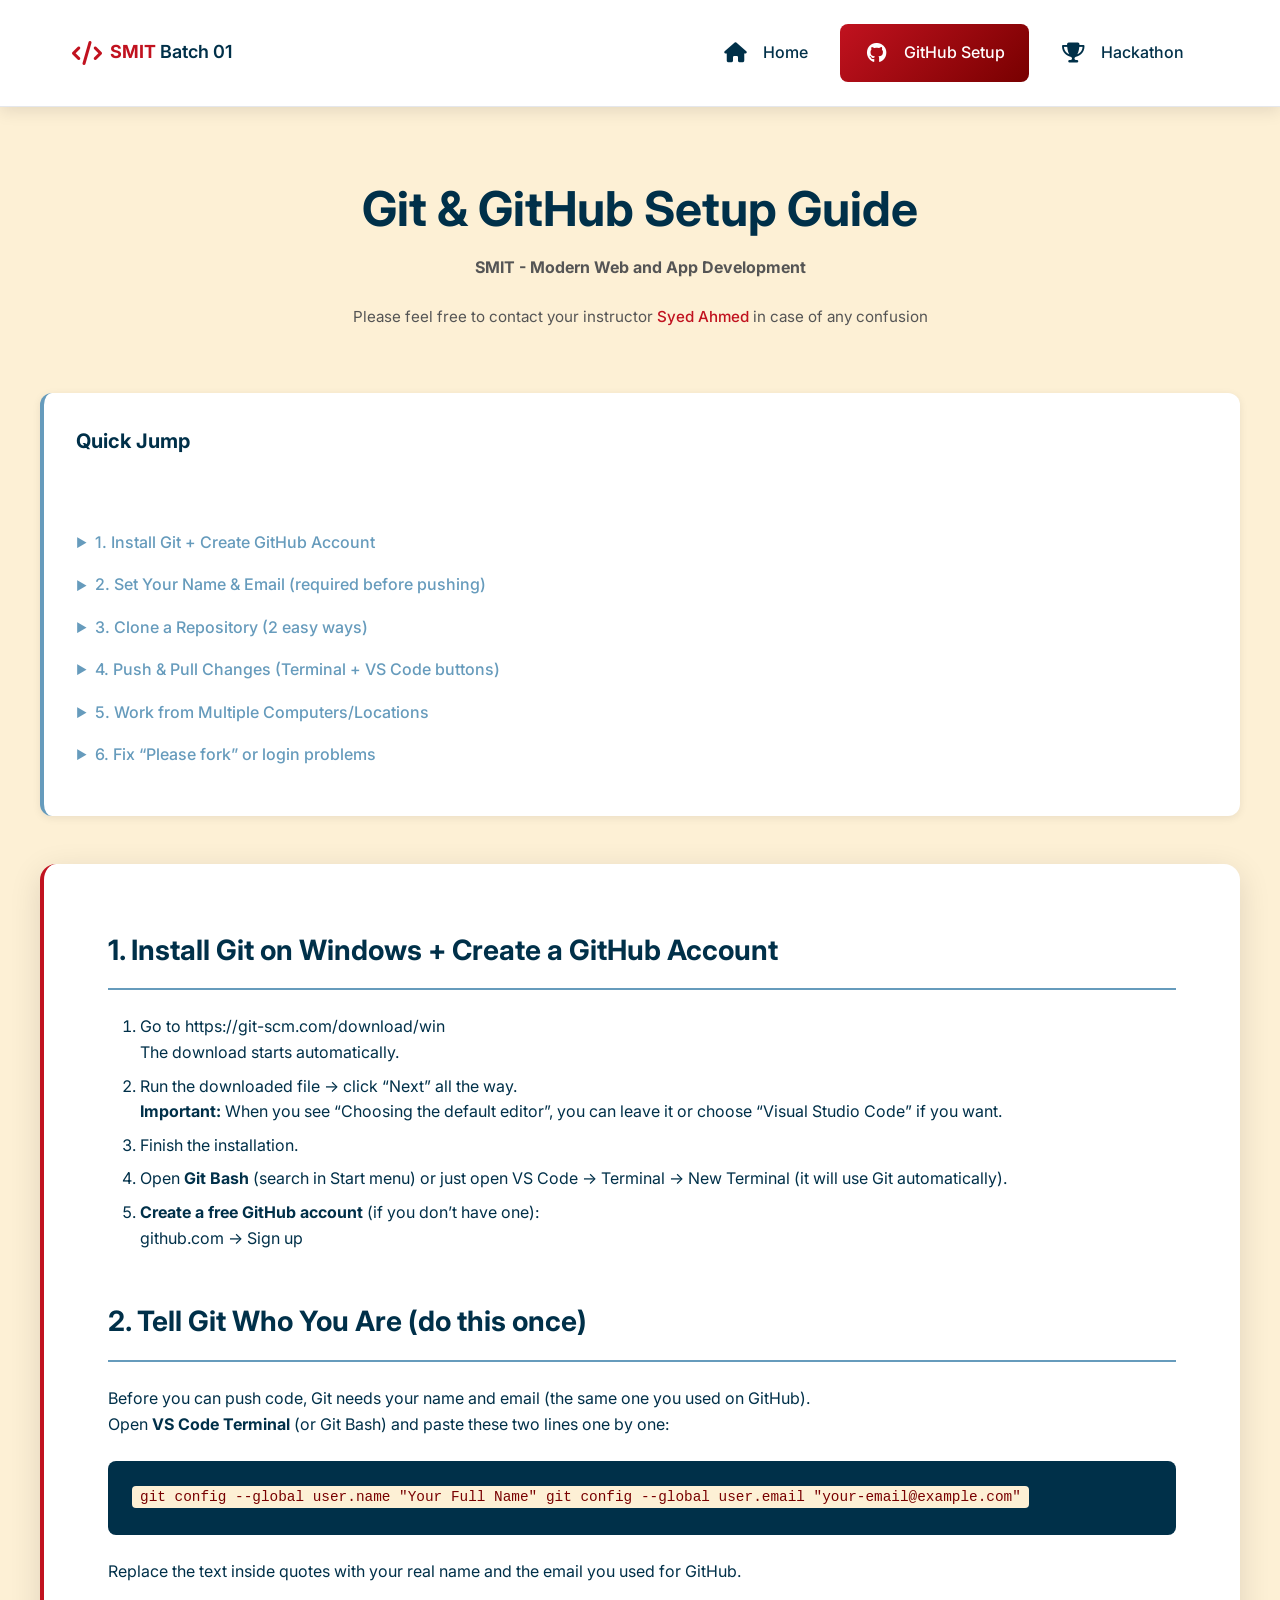
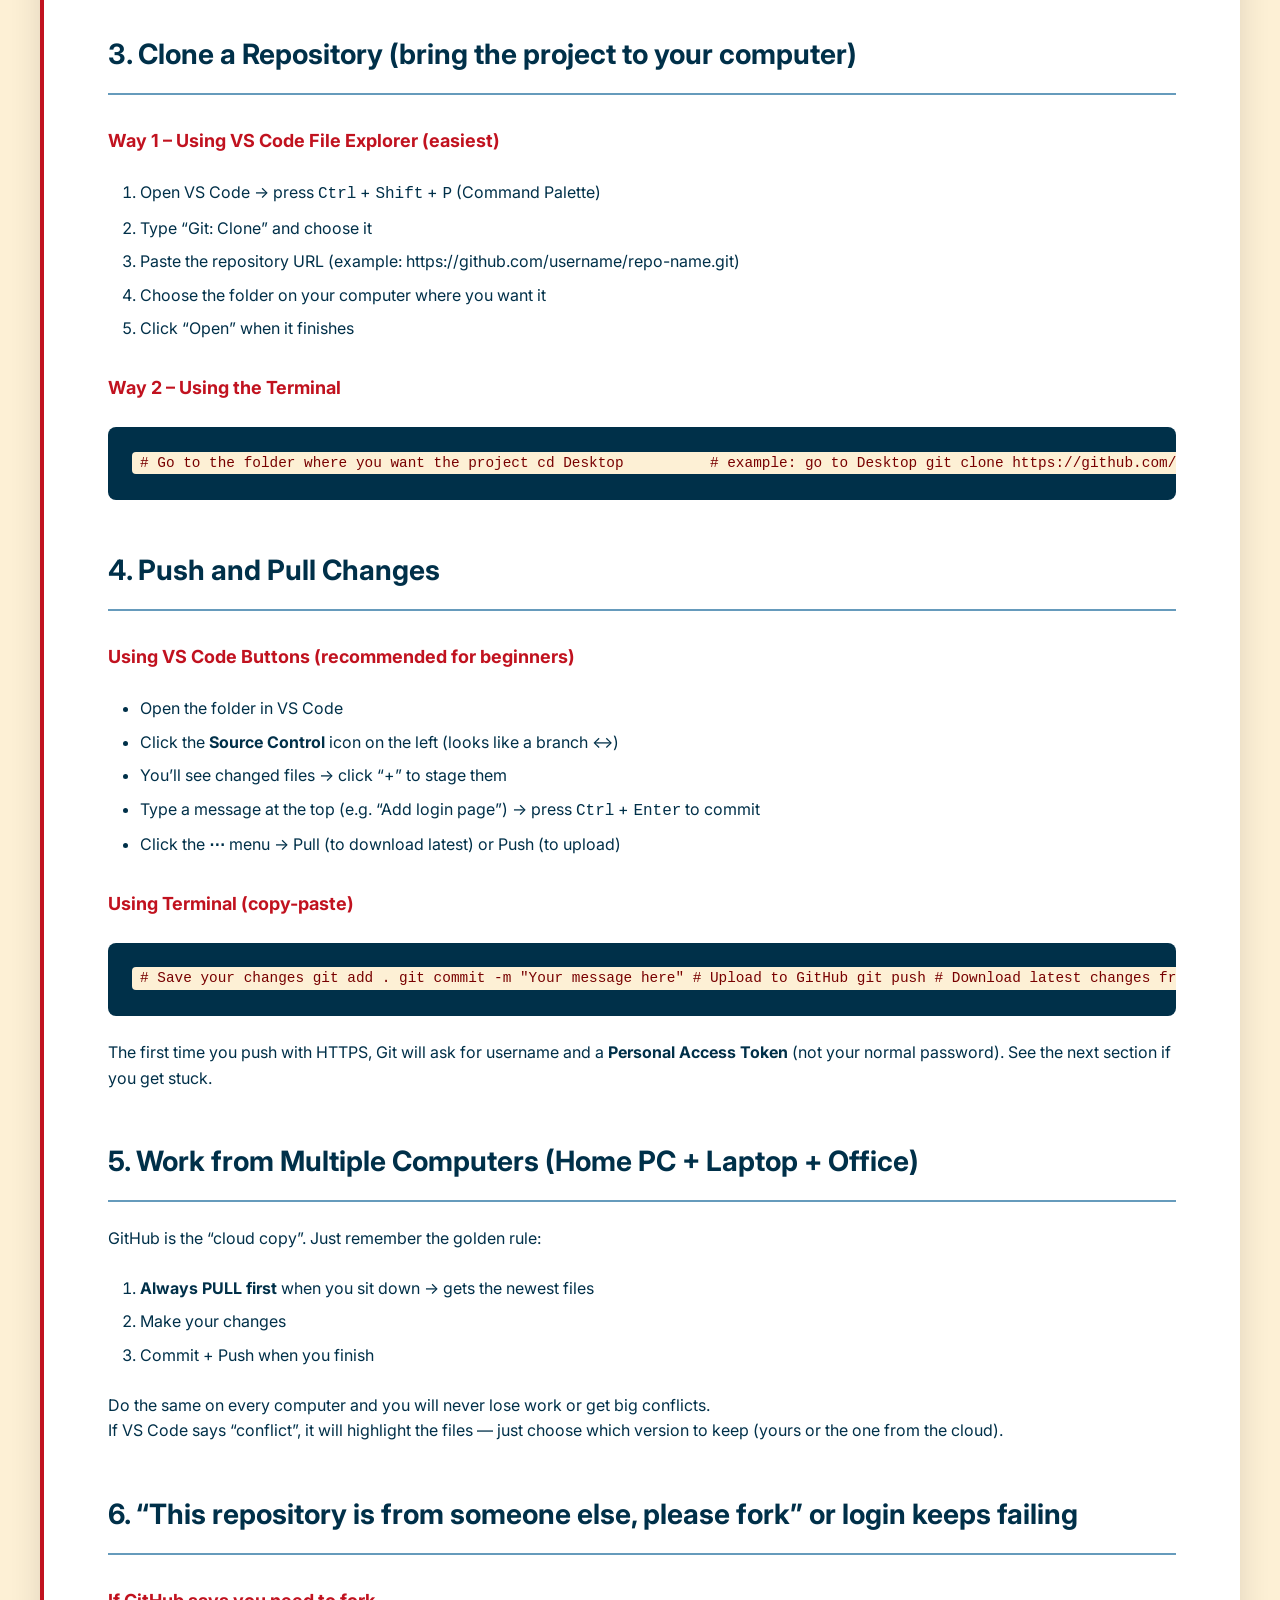
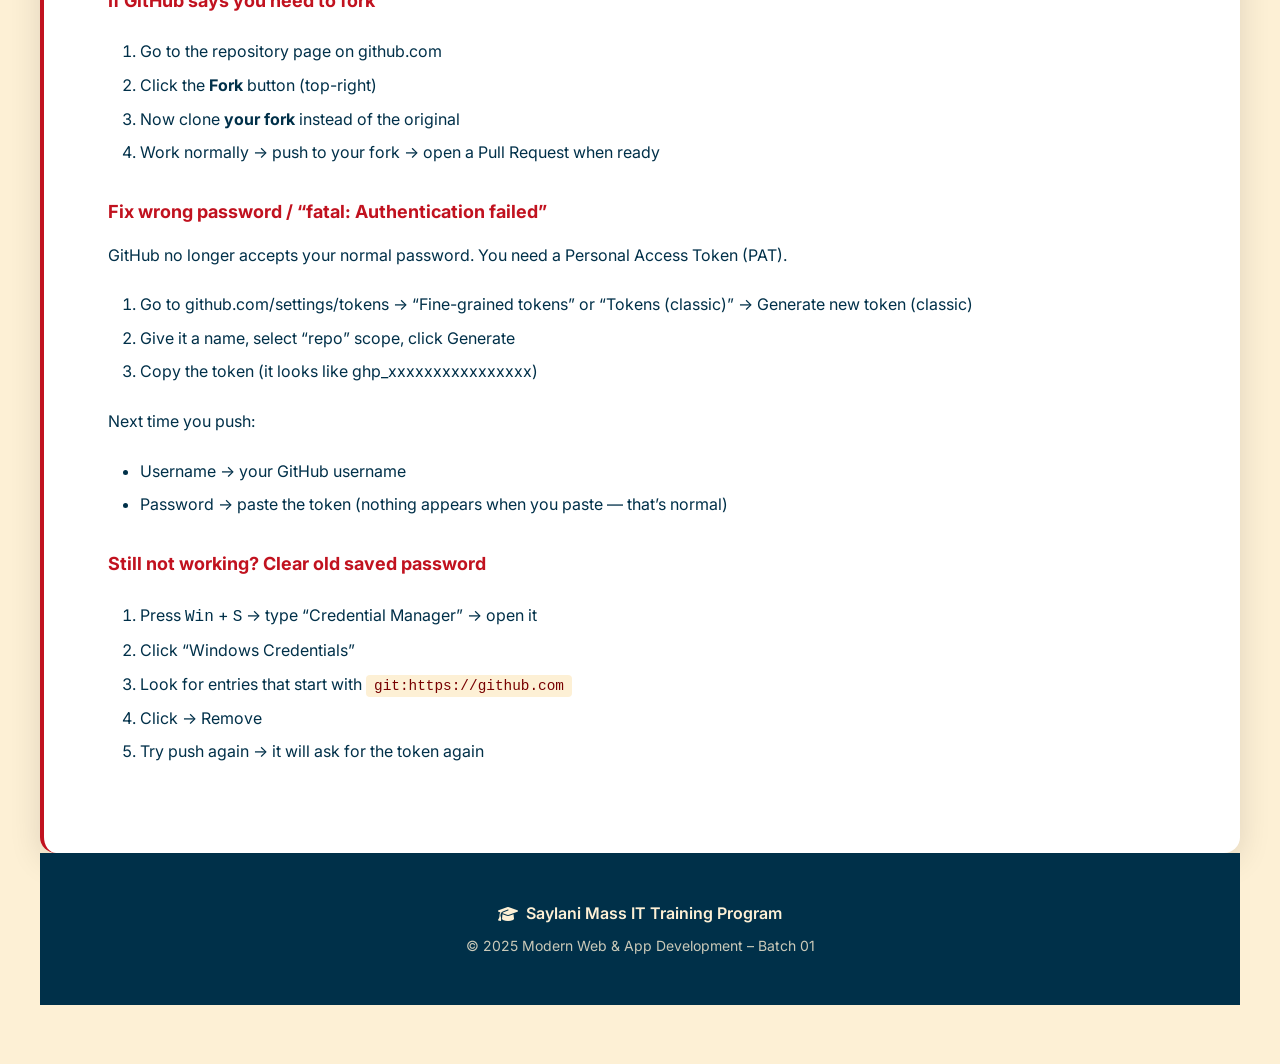
==== github-setup.html @ 19de3bf2 "fix: UI enhancements" ====
<!doctype html>
<html lang="en">
  <head>
    <meta charset="UTF-8" />
    <meta name="viewport" content="width=device-width, initial-scale=1.0" />
    <title>GitHub Setup Guide – Batch 01</title>
    <link rel="stylesheet" href="styles.css" />
    <link
      href="https://fonts.googleapis.com/css2?family=Inter:wght@400;500;600;700&display=swap"
      rel="stylesheet"
    />
    <link
      rel="stylesheet"
      href="https://cdnjs.cloudflare.com/ajax/libs/font-awesome/6.5.0/css/all.min.css"
    />
    <link
      rel="icon"
      href="https://github.githubassets.com/favicons/favicon.svg"
    />
  </head>
  <body>
    <nav class="main-nav">
      <div class="container">
        <div class="nav-wrapper">
          <a href="index.html" class="nav-brand">
            <i class="fas fa-code"></i>
            <span class="brand-text"> <strong>SMIT</strong> Batch 01 </span>
          </a>
          <button class="nav-toggle" aria-label="Toggle navigation">
            <span></span>
            <span></span>
            <span></span>
          </button>
          <div class="nav-menu">
            <a href="index.html" class="nav-link">
              <i class="fas fa-home"></i>
              <span>Home</span>
            </a>
            <a href="github-setup.html" class="nav-link active">
              <i class="fab fa-github"></i>
              <span>GitHub Setup</span>
            </a>
            <a href="hackathon-rubrics.html" class="nav-link">
              <i class="fas fa-trophy"></i>
              <span>Hackathon</span>
            </a>
          </div>
        </div>
      </div>
    </nav>

    <main class="container content">
      <header>
        <h2>
          Git & GitHub Setup Guide<br />
          <span class="subtitle">SMIT - Modern Web and App Development</span>
        </h2>
        <p class="intro">
          Please feel free to contact your instructor
          <a
            href="https://www.linkedin.com/in/isyedahmed531"
            target="_blank"
            class="text-decor-none"
            >Syed Ahmed</a
          >
          in case of any confusion
        </p>
      </header>

      <nav class="toc">
        <h2>Quick Jump</h2>
        <ul>
          <li>
            <a href="#install">1. Install Git + Create GitHub Account</a>
          </li>
          <li>
            <a href="#config"
              >2. Set Your Name & Email (required before pushing)</a
            >
          </li>
          <li><a href="#clone">3. Clone a Repository (2 easy ways)</a></li>
          <li>
            <a href="#pushpull"
              >4. Push & Pull Changes (Terminal + VS Code buttons)</a
            >
          </li>
          <li>
            <a href="#multi">5. Work from Multiple Computers/Locations</a>
          </li>
          <li>
            <a href="#credentials">6. Fix “Please fork” or login problems</a>
          </li>
        </ul>
      </nav>

      <article class="rubric-card">
        <section id="install">
          <h2>1. Install Git on Windows + Create a GitHub Account</h2>
          <ol>
            <li>
              Go to
              <a href="https://git-scm.com/download/win" target="_blank"
                >https://git-scm.com/download/win</a
              ><br />The download starts automatically.
            </li>
            <li>
              Run the downloaded file → click “Next” all the way.
              <br /><strong>Important:</strong>
              When you see “Choosing the default editor”, you can leave it or
              choose “Visual Studio Code” if you want.
            </li>
            <li>Finish the installation.</li>
            <li>
              Open <strong>Git Bash</strong> (search in Start menu) or just open
              VS Code → Terminal → New Terminal (it will use Git automatically).
            </li>
            <li>
              <strong>Create a free GitHub account</strong> (if you don’t have
              one):<br /><a href="https://github.com/signup" target="_blank"
                >github.com → Sign up</a
              >
            </li>
          </ol>
        </section>

        <section id="config">
          <h2>2. Tell Git Who You Are (do this once)</h2>
          <p>
            Before you can push code, Git needs your name and email (the same
            one you used on GitHub).
          </p>
          <p>
            Open <strong>VS Code Terminal</strong> (or Git Bash) and paste these
            two lines one by one:
          </p>
          <pre><code>git config --global user.name "Your Full Name" git config --global user.email "your-email@example.com"</code></pre>
          <p>
            Replace the text inside quotes with your real name and the email you
            used for GitHub.
          </p>
        </section>

        <section id="clone">
          <h2>3. Clone a Repository (bring the project to your computer)</h2>

          <h3>Way 1 – Using VS Code File Explorer (easiest)</h3>
          <ol>
            <li>
              Open VS Code → press <kbd>Ctrl</kbd> + <kbd>Shift</kbd> +
              <kbd>P</kbd> (Command Palette)
            </li>
            <li>Type “Git: Clone” and choose it</li>
            <li>
              Paste the repository URL (example:
              https://github.com/username/repo-name.git)
            </li>
            <li>Choose the folder on your computer where you want it</li>
            <li>Click “Open” when it finishes</li>
          </ol>

          <h3>Way 2 – Using the Terminal</h3>
          <pre><code># Go to the folder where you want the project cd Desktop          # example: go to Desktop git clone https://github.com/username/repo-name.git code repo-name      # this opens the folder in VS Code</code></pre>
        </section>

        <section id="pushpull">
          <h2>4. Push and Pull Changes</h2>

          <h3>Using VS Code Buttons (recommended for beginners)</h3>
          <ul>
            <li>Open the folder in VS Code</li>
            <li>
              Click the <strong>Source Control</strong> icon on the left (looks
              like a branch ↔)
            </li>
            <li>You’ll see changed files → click “+” to stage them</li>
            <li>
              Type a message at the top (e.g. “Add login page”) → press
              <kbd>Ctrl</kbd> + <kbd>Enter</kbd> to commit
            </li>
            <li>
              Click the <strong>⋯</strong> menu → Pull (to download latest) or
              Push (to upload)
            </li>
          </ul>

          <h3>Using Terminal (copy-paste)</h3>
          <pre><code># Save your changes git add . git commit -m "Your message here" # Upload to GitHub git push # Download latest changes from GitHub git pull</code></pre>
          <p>
            The first time you push with HTTPS, Git will ask for username and a
            <strong>Personal Access Token</strong> (not your normal password).
            See the next section if you get stuck.
          </p>
        </section>

        <section id="multi">
          <h2>5. Work from Multiple Computers (Home PC + Laptop + Office)</h2>
          <p>GitHub is the “cloud copy”. Just remember the golden rule:</p>
          <ol>
            <li>
              <strong>Always PULL first</strong> when you sit down → gets the
              newest files
            </li>
            <li>Make your changes</li>
            <li>Commit + Push when you finish</li>
          </ol>
          <p>
            Do the same on every computer and you will never lose work or get
            big conflicts.
          </p>
          <p>
            If VS Code says “conflict”, it will highlight the files — just
            choose which version to keep (yours or the one from the cloud).
          </p>
        </section>

        <section id="credentials">
          <h2>
            6. “This repository is from someone else, please fork” or login
            keeps failing
          </h2>

          <h3>If GitHub says you need to fork</h3>
          <ol>
            <li>Go to the repository page on github.com</li>
            <li>Click the <strong>Fork</strong> button (top-right)</li>
            <li>
              Now clone <strong>your fork</strong> instead of the original
            </li>
            <li>
              Work normally → push to your fork → open a Pull Request when ready
            </li>
          </ol>

          <h3>Fix wrong password / “fatal: Authentication failed”</h3>
          <p>
            GitHub no longer accepts your normal password. You need a Personal
            Access Token (PAT).
          </p>
          <ol>
            <li>
              Go to
              <a href="https://github.com/settings/tokens" target="_blank"
                >github.com/settings/tokens</a
              >
              → “Fine-grained tokens” or “Tokens (classic)” → Generate new token
              (classic)
            </li>
            <li>Give it a name, select “repo” scope, click Generate</li>
            <li>Copy the token (it looks like ghp_xxxxxxxxxxxxxxxx)</li>
          </ol>
          <p>Next time you push:</p>
          <ul>
            <li>Username → your GitHub username</li>
            <li>
              Password → paste the token (nothing appears when you paste —
              that’s normal)
            </li>
          </ul>

          <h3>Still not working? Clear old saved password</h3>
          <ol>
            <li>
              Press <kbd>Win</kbd> + <kbd>S</kbd> → type “Credential Manager” →
              open it
            </li>
            <li>Click “Windows Credentials”</li>
            <li>
              Look for entries that start with
              <code>git:https://github.com</code>
            </li>
            <li>Click → Remove</li>
            <li>Try push again → it will ask for the token again</li>
          </ol>
        </section>
      </article>
      <footer>
        <div class="container">
          <p class="footer-text">
            <i class="fas fa-graduation-cap"></i>
            Saylani Mass IT Training Program
          </p>
          <p class="footer-meta">
            &copy; 2025 Modern Web & App Development – Batch 01
          </p>
        </div>
      </footer>
    </main>
    <script>
      const navToggle = document.querySelector(".nav-toggle");
      const navMenu = document.querySelector(".nav-menu");

      navToggle.addEventListener("click", () => {
        navToggle.classList.toggle("active");
        navMenu.classList.toggle("active");
      });

      const navLinks = document.querySelectorAll(".nav-link");
      navLinks.forEach((link) => {
        link.addEventListener("click", () => {
          navToggle.classList.remove("active");
          navMenu.classList.remove("active");
        });
      });

      document.addEventListener("click", (e) => {
        if (!navToggle.contains(e.target) && !navMenu.contains(e.target)) {
          navToggle.classList.remove("active");
          navMenu.classList.remove("active");
        }
      });
    </script>
  </body>
</html>
---- styles.css ----
/* ==================== VARIABLES ==================== */
:root {
  --molten-lava: #780000ff;
  --brick-red: #c1121fff;
  --papaya-whip: #fdf0d5ff;
  --deep-space-blue: #003049ff;
  --steel-blue: #669bbcff;

  --color-primary: var(--brick-red);
  --color-primary-dark: var(--molten-lava);
  --color-bg: var(--papaya-whip);
  --color-surface: #ffffff;
  --color-accent: var(--steel-blue);
  --color-text: var(--deep-space-blue);
  --color-muted: #555;
  --color-border: #e5e7eb;

  /* Spacing */
  --spacing-xs: 0.5rem;
  --spacing-sm: 1rem;
  --spacing-md: 1.5rem;
  --spacing-lg: 2rem;
  --spacing-xl: 3rem;
  --spacing-2xl: 4rem;

  /* Border radius */
  --radius-sm: 8px;
  --radius-md: 12px;
  --radius-lg: 16px;
  --radius-xl: 24px;
  --radius-full: 9999px;

  /* Shadows */
  --shadow-sm: 0 2px 8px rgba(0, 0, 0, 0.08);
  --shadow-md: 0 4px 16px rgba(0, 0, 0, 0.1);
  --shadow-lg: 0 8px 32px rgba(0, 0, 0, 0.12);
  --shadow-xl: 0 16px 48px rgba(0, 0, 0, 0.15);
}

/* ==================== RESET ==================== */
* {
  margin: 0;
  padding: 0;
  box-sizing: border-box;
}

html {
  scroll-behavior: smooth;
}

body {
  font-family:
    "Inter",
    -apple-system,
    BlinkMacSystemFont,
    "Segoe UI",
    sans-serif;
  background: var(--color-bg);
  color: var(--color-text);
  line-height: 1.6;
  font-size: 16px;
  -webkit-font-smoothing: antialiased;
  -moz-osx-font-smoothing: grayscale;
}

img {
  max-width: 100%;
  display: block;
}

a {
  color: inherit;
  text-decoration: none;
}

/* ==================== UTILITIES ==================== */
.container {
  width: 100%;
  max-width: 1200px;
  margin: 0 auto;
  padding: 0 var(--spacing-md);
}

.main-nav {
  background: white;
  box-shadow: var(--shadow-md);
  position: sticky;
  top: 0;
  z-index: 1000;
  border-bottom: 1px solid var(--color-border);
}

.nav-wrapper {
  display: flex;
  align-items: center;
  justify-content: space-between;
  padding: var(--spacing-md) 0;
  position: relative;
}

.nav-brand {
  display: flex;
  align-items: center;
  gap: var(--spacing-xs);
  font-size: 1.125rem;
  font-weight: 600;
  color: var(--deep-space-blue);
  transition: color 0.3s ease;
  z-index: 1001;
}

.nav-brand i {
  font-size: 1.5rem;
  color: var(--brick-red);
}

.nav-brand:hover {
  color: var(--brick-red);
}

.brand-text strong {
  color: var(--brick-red);
}

/* Mobile Menu Toggle */
.nav-toggle {
  display: flex;
  flex-direction: column;
  gap: 5px;
  background: none;
  border: none;
  cursor: pointer;
  padding: var(--spacing-xs);
  z-index: 1001;
  transition: transform 0.3s ease;
}

.nav-toggle span {
  width: 25px;
  height: 3px;
  background: var(--deep-space-blue);
  border-radius: 2px;
  transition: all 0.3s ease;
}

.nav-toggle:hover span {
  background: var(--brick-red);
}

.nav-toggle.active span:nth-child(1) {
  transform: rotate(45deg) translate(8px, 8px);
}

.nav-toggle.active span:nth-child(2) {
  opacity: 0;
}

.nav-toggle.active span:nth-child(3) {
  transform: rotate(-45deg) translate(7px, -7px);
}

/* Navigation Menu */
.nav-menu {
  display: none;
  position: fixed;
  top: 73px;
  left: 0;
  right: 0;
  background: white;
  border-bottom: 1px solid var(--color-border);
  box-shadow: var(--shadow-lg);
  padding: var(--spacing-md);
  animation: slideDown 0.3s ease-out;
}

@keyframes slideDown {
  from {
    opacity: 0;
    transform: translateY(-10px);
  }
  to {
    opacity: 1;
    transform: translateY(0);
  }
}

.nav-menu.active {
  display: flex;
  flex-direction: column;
  gap: var(--spacing-xs);
}

.nav-link {
  display: flex;
  align-items: center;
  gap: var(--spacing-sm);
  padding: var(--spacing-md);
  border-radius: var(--radius-sm);
  font-weight: 500;
  color: var(--color-text);
  transition: all 0.3s ease;
  position: relative;
}

.nav-link i {
  font-size: 1.25rem;
  width: 24px;
  text-align: center;
}

.nav-link:hover {
  background: var(--papaya-whip);
  color: var(--brick-red);
  transform: translateX(4px);
}

.nav-link.active {
  background: linear-gradient(135deg, var(--brick-red), var(--molten-lava));
  color: white;
}

.nav-link.active:hover {
  transform: translateX(4px);
  background: linear-gradient(135deg, var(--molten-lava), var(--brick-red));
}

/* ==================== HERO SECTION ==================== */
.hero {
  position: relative;
  background: linear-gradient(
    135deg,
    var(--deep-space-blue) 0%,
    var(--molten-lava) 100%
  );
  color: var(--papaya-whip);
  text-align: center;
  padding: var(--spacing-2xl) var(--spacing-md);
  min-height: 100vh;
  display: flex;
  align-items: center;
  justify-content: center;
  overflow: hidden;
  gap: var(--spacing-lg);
}

.hero-decoration {
  position: absolute;
  bottom: -2px;
  left: 0;
  width: 100%;
  height: 60px;
  background: var(--color-bg);
  clip-path: polygon(0 50%, 100% 0, 100% 100%, 0% 100%);
}

.hero-content {
  position: relative;
  z-index: 2;
  animation: fadeInUp 0.8s ease-out;
  width: 100%;
  max-width: 800px;
}

@keyframes fadeInUp {
  from {
    opacity: 0;
    transform: translateY(30px);
  }
  to {
    opacity: 1;
    transform: translateY(0);
  }
}

.badge {
  display: inline-block;
  background: rgba(253, 240, 213, 0.2);
  backdrop-filter: blur(10px);
  padding: var(--spacing-xs) var(--spacing-md);
  border-radius: var(--radius-full);
  font-size: 0.875rem;
  font-weight: 600;
  margin-bottom: var(--spacing-md);
  border: 1px solid rgba(253, 240, 213, 0.3);
  letter-spacing: 0.5px;
  text-transform: uppercase;
  animation: fadeInUp 0.8s ease-out 0.1s both;
}

.hero h1 {
  font-size: 1.75rem;
  font-weight: 800;
  margin-bottom: var(--spacing-md);
  line-height: 1.2;
  text-shadow: 0 4px 12px rgba(0, 0, 0, 0.3);
  animation: fadeInUp 0.8s ease-out 0.2s both;
}

.instructor {
  font-size: 0.9rem;
  margin: var(--spacing-sm) 0;
  opacity: 0.95;
  display: flex;
  align-items: center;
  justify-content: center;
  gap: var(--spacing-xs);
  animation: fadeInUp 0.8s ease-out 0.3s both;
}

.instructor i {
  font-size: 1rem;
}

.tagline {
  font-size: 0.95rem;
  margin: var(--spacing-md) auto;
  max-width: 600px;
  opacity: 0.9;
  line-height: 1.6;
  animation: fadeInUp 0.8s ease-out 0.4s both;
}

.btn-group {
  display: flex;
  flex-direction: column;
  gap: var(--spacing-sm);
  margin-top: var(--spacing-xl);
  align-items: center;
  animation: fadeInUp 0.8s ease-out 0.5s both;
}

.btn {
  display: inline-flex;
  align-items: center;
  justify-content: center;
  gap: var(--spacing-xs);
  padding: 1rem 2rem;
  border-radius: var(--radius-full);
  font-weight: 600;
  font-size: 0.95rem;
  transition: all 0.3s cubic-bezier(0.4, 0, 0.2, 1);
  box-shadow: var(--shadow-md);
  width: 100%;
  max-width: 280px;
  white-space: nowrap;
  border: 2px solid transparent;
}

.btn i {
  font-size: 1.2rem;
}

.btn-primary {
  background: var(--papaya-whip);
  color: var(--molten-lava);
  border-color: var(--brick-red);
}

.btn-primary:hover {
  background: var(--brick-red);
  color: white;
}

.btn-secondary {
  background: var(--steel-blue);
  color: white;
  border-color: var(--deep-space-blue);
}

.btn-secondary:hover {
  background: var(--deep-space-blue);
  color: var(--papaya-whip);
}

.btn:hover {
  transform: translateY(-4px);
  box-shadow: var(--shadow-xl);
}

.btn:active {
  transform: translateY(-2px);
}

/* ==================== FEATURES SECTION ==================== */
.features {
  padding: var(--spacing-xl) 0;
  background: var(--color-surface);
}

.section-title {
  text-align: center;
  font-size: 1.5rem;
  font-weight: 700;
  color: var(--deep-space-blue);
  margin-bottom: var(--spacing-xl);
  animation: fadeInUp 0.8s ease-out;
}

.features-grid {
  display: grid;
  gap: var(--spacing-md);
  grid-template-columns: 1fr;
}

.feature-card {
  background: white;
  padding: var(--spacing-lg);
  border-radius: var(--radius-lg);
  box-shadow: var(--shadow-sm);
  transition: all 0.3s ease;
  border: 1px solid var(--color-border);
  text-align: center;
  animation: fadeInUp 0.8s ease-out;
}

.feature-card:nth-child(1) {
  animation-delay: 0.1s;
}
.feature-card:nth-child(2) {
  animation-delay: 0.2s;
}
.feature-card:nth-child(3) {
  animation-delay: 0.3s;
}
.feature-card:nth-child(4) {
  animation-delay: 0.4s;
}
.feature-card:hover {
  transform: translateY(-8px);
  box-shadow: var(--shadow-lg);
  border-color: var(--steel-blue);
}

.feature-icon {
  width: 60px;
  height: 60px;
  margin: 0 auto var(--spacing-md);
  background: linear-gradient(135deg, var(--brick-red), var(--molten-lava));
  border-radius: var(--radius-md);
  display: flex;
  align-items: center;
  justify-content: center;
  color: white;
  font-size: 1.75rem;
}

.feature-card h3 {
  font-size: 1.25rem;
  color: var(--deep-space-blue);
  margin-bottom: var(--spacing-xs);
  font-weight: 700;
}

.feature-card p {
  color: var(--color-muted);
  font-size: 0.95rem;
  line-height: 1.6;
}

/* ==================== TOP NAVIGATION (Inner Pages) ==================== */
.top-nav {
  background: white;
  box-shadow: var(--shadow-md);
  position: sticky;
  top: 0;
  z-index: 100;
  border-bottom: 1px solid var(--color-border);
}

.nav-container {
  display: flex;
  align-items: center;
  justify-content: space-between;
  padding: var(--spacing-md) 0;
  gap: var(--spacing-md);
}

.back-home {
  color: var(--brick-red);
  font-weight: 600;
  font-size: 0.95rem;
  display: inline-flex;
  align-items: center;
  gap: var(--spacing-xs);
  transition: all 0.3s ease;
  white-space: nowrap;
  padding: var(--spacing-xs) var(--spacing-md);
  border-radius: var(--radius-full);
  background: var(--papaya-whip);
}

.back-home:hover {
  color: white;
  background: var(--brick-red);
  transform: translateX(-4px);
}

.nav-container h2 {
  font-size: 0.95rem;
  color: var(--deep-space-blue);
  margin: 0;
  text-align: right;
  line-height: 1.3;
  font-weight: 600;
}

/* ==================== CONTENT PAGES ==================== */
.content {
  padding: var(--spacing-xl) var(--spacing-md);
  background: var(--color-bg);
  min-height: calc(100vh - 200px);
}

.content > header {
  margin-bottom: var(--spacing-2xl);
  text-align: center;
}

.content > header h2 {
  font-size: 1.75rem;
  color: var(--deep-space-blue);
  margin-bottom: var(--spacing-md);
  font-weight: 700;
}

.content > header .subtitle {
  font-size: 1rem;
  color: var(--color-muted);
  display: block;
  margin-top: var(--spacing-xs);
}

.content > header .intro {
  font-size: 0.95rem;
  color: var(--color-muted);
  margin-top: var(--spacing-md);
  line-height: 1.6;
}

.content > header a {
  color: var(--brick-red);
  font-weight: 500;
  transition: color 0.3s ease;
}

.content > header a:hover {
  color: var(--molten-lava);
}

/* Table of Contents */
.toc {
  background: white;
  padding: var(--spacing-lg);
  border-radius: var(--radius-md);
  margin-bottom: var(--spacing-2xl);
  box-shadow: var(--shadow-sm);
  border-left: 4px solid var(--steel-blue);
}

.toc h2 {
  font-size: 1.25rem;
  color: var(--deep-space-blue);
  margin-bottom: var(--spacing-md);
  font-weight: 700;
}

.toc ul {
  list-style: none;
  padding: 0;
}

.toc li {
  margin: var(--spacing-sm) 0;
}

.toc a {
  color: var(--steel-blue);
  font-weight: 500;
  transition: all 0.3s ease;
  display: inline-flex;
  align-items: center;
  gap: var(--spacing-xs);
}

.toc a::before {
  content: "▶";
  font-size: 0.75rem;
  transition: transform 0.3s ease;
}

.toc a:hover {
  color: var(--brick-red);
  padding-left: var(--spacing-sm);
}

.toc a:hover::before {
  transform: translateX(4px);
}

.rubric-card {
  background: white;
  padding: var(--spacing-lg);
  border-radius: var(--radius-lg);
  box-shadow: var(--shadow-lg);
  border-left: 4px solid var(--brick-red);
}

.rubric-card h2 {
  font-size: 1.5rem;
  color: var(--deep-space-blue);
  margin: var(--spacing-xl) 0 var(--spacing-md);
  padding-bottom: var(--spacing-sm);
  border-bottom: 2px solid var(--steel-blue);
}

.rubric-card h2:first-child {
  margin-top: 0;
}

.rubric-card h3 {
  color: var(--brick-red);
  font-size: 1.125rem;
  margin: var(--spacing-lg) 0 var(--spacing-sm);
}

.rubric-card section {
  margin-bottom: var(--spacing-xl);
}

.rubric-card section:last-child {
  margin-bottom: 0;
}

.lead {
  font-size: 1.05rem;
  color: var(--color-muted);
  margin-bottom: var(--spacing-md);
  line-height: 1.7;
}

.rubric-card ul,
.rubric-card ol {
  margin: var(--spacing-md) 0;
  padding-left: var(--spacing-lg);
}

.rubric-card li {
  margin: var(--spacing-xs) 0;
  line-height: 1.6;
}

.rubric-card code {
  background: var(--papaya-whip);
  color: var(--molten-lava);
  padding: 0.2rem 0.5rem;
  border-radius: 4px;
  font-size: 0.9em;
  font-family: "Courier New", monospace;
}

.rubric-card pre {
  background: var(--deep-space-blue);
  color: var(--papaya-whip);
  padding: var(--spacing-md);
  border-radius: var(--radius-sm);
  overflow-x: auto;
  margin: var(--spacing-md) 0;
}

/* ==================== TABLES ==================== */
.rubric-table-container {
  overflow-x: auto;
  margin: var(--spacing-lg) 0;
  border-radius: var(--radius-md);
  box-shadow: var(--shadow-md);
}

.rubric-table {
  width: 100%;
  border-collapse: collapse;
  background: white;
  font-size: 0.9rem;
}

.rubric-table th {
  background: var(--deep-space-blue);
  color: white;
  padding: var(--spacing-md);
  text-align: left;
  font-weight: 600;
  white-space: nowrap;
}

.rubric-table td {
  padding: var(--spacing-md);
  border-bottom: 1px solid var(--color-border);
  vertical-align: top;
}

.rubric-table tbody tr:hover {
  background: var(--papaya-whip);
}

.rubric-table .marks {
  text-align: center;
  font-weight: 700;
  color: var(--brick-red);
  font-size: 1.1em;
  white-space: nowrap;
}

.bonus-row {
  background: #fdf0d5 !important;
}

.total-row {
  background: var(--deep-space-blue);
  color: white;
  font-weight: 700;
  font-size: 1.1rem;
}

.total-row td {
  border-bottom: none;
}

/* ==================== TIP BOX ==================== */
.tip-box {
  background: linear-gradient(135deg, #fdf0d5dd, #fdf0d5ff);
  padding: var(--spacing-lg);
  border-radius: var(--radius-md);
  margin: var(--spacing-xl) 0;
  border-left: 4px solid var(--brick-red);
  box-shadow: var(--shadow-sm);
}

.tip-box h3 {
  margin-top: 0;
}

/* ==================== FOOTER ==================== */
footer {
  background: var(--deep-space-blue);
  color: var(--papaya-whip);
  padding: var(--spacing-xl) 0;
  text-align: center;
}

.footer-text {
  font-size: 1rem;
  font-weight: 600;
  margin-bottom: var(--spacing-xs);
  display: flex;
  align-items: center;
  justify-content: center;
  gap: var(--spacing-xs);
}

.footer-meta {
  font-size: 0.875rem;
  opacity: 0.8;
}

/* ==================== RESPONSIVE ==================== */
@media (min-width: 640px) {
  .container {
    padding: 0 var(--spacing-lg);
  }

  .hero h1 {
    font-size: 2rem;
  }

  .tagline {
    font-size: 1rem;
  }

  .btn-group {
    flex-direction: row;
  }

  .btn {
    width: auto;
  }

  .features-grid {
    grid-template-columns: repeat(2, 1fr);
    gap: var(--spacing-lg);
  }

  .nav-container h2 {
    font-size: 1.125rem;
  }

  .rubric-card {
    padding: var(--spacing-xl);
  }

  .content {
    padding: var(--spacing-xl) var(--spacing-lg);
  }

  .content > header h2 {
    font-size: 2rem;
  }

  .section-title {
    font-size: 1.75rem;
  }

  .toc {
    margin-bottom: var(--spacing-xl);
  }

  .toc ul {
    column-count: 2;
    column-gap: var(--spacing-lg);
  }
}

@media (min-width: 768px) {
  .hero {
    padding: var(--spacing-2xl) var(--spacing-lg);
    min-height: 85vh;
  }

  .hero h1 {
    font-size: 2.75rem;
  }

  .section-title {
    font-size: 2.25rem;
  }

  .rubric-card h2 {
    font-size: 1.75rem;
  }

  /* Desktop Navigation */
  .nav-toggle {
    display: none;
  }

  .nav-menu {
    display: flex;
    flex-direction: row;
    position: static;
    padding: 0;
    background: none;
    border: none;
    box-shadow: none;
    gap: var(--spacing-xs);
    animation: none;
  }

  .nav-link {
    padding: var(--spacing-sm) var(--spacing-md);
  }

  .nav-link:hover {
    transform: translateY(-2px);
  }

  .nav-link.active:hover {
    transform: translateY(-2px);
  }

  .content > header h2 {
    font-size: 2.5rem;
  }

  .toc {
    display: grid;
    grid-template-columns: 1fr 1fr;
    gap: var(--spacing-lg);
  }

  .toc h2 {
    grid-column: 1 / -1;
  }

  .toc ul {
    column-count: 1;
  }

  .feature-card {
    padding: var(--spacing-xl);
  }
}

@media (min-width: 1024px) {
  .hero h1 {
    font-size: 3.5rem;
  }

  .tagline {
    font-size: 1.25rem;
  }

  .features-grid {
    grid-template-columns: repeat(4, 1fr);
  }

  .rubric-table {
    font-size: 1rem;
  }

  .nav-link {
    gap: var(--spacing-sm);
  }

  .content > header h2 {
    font-size: 3rem;
  }

  .rubric-card {
    padding: var(--spacing-2xl);
  }

  .content {
    padding: var(--spacing-2xl) 0;
  }

  .section-title {
    font-size: 2.5rem;
  }

  .hero h1 {
    font-size: 3.75rem;
  }
}
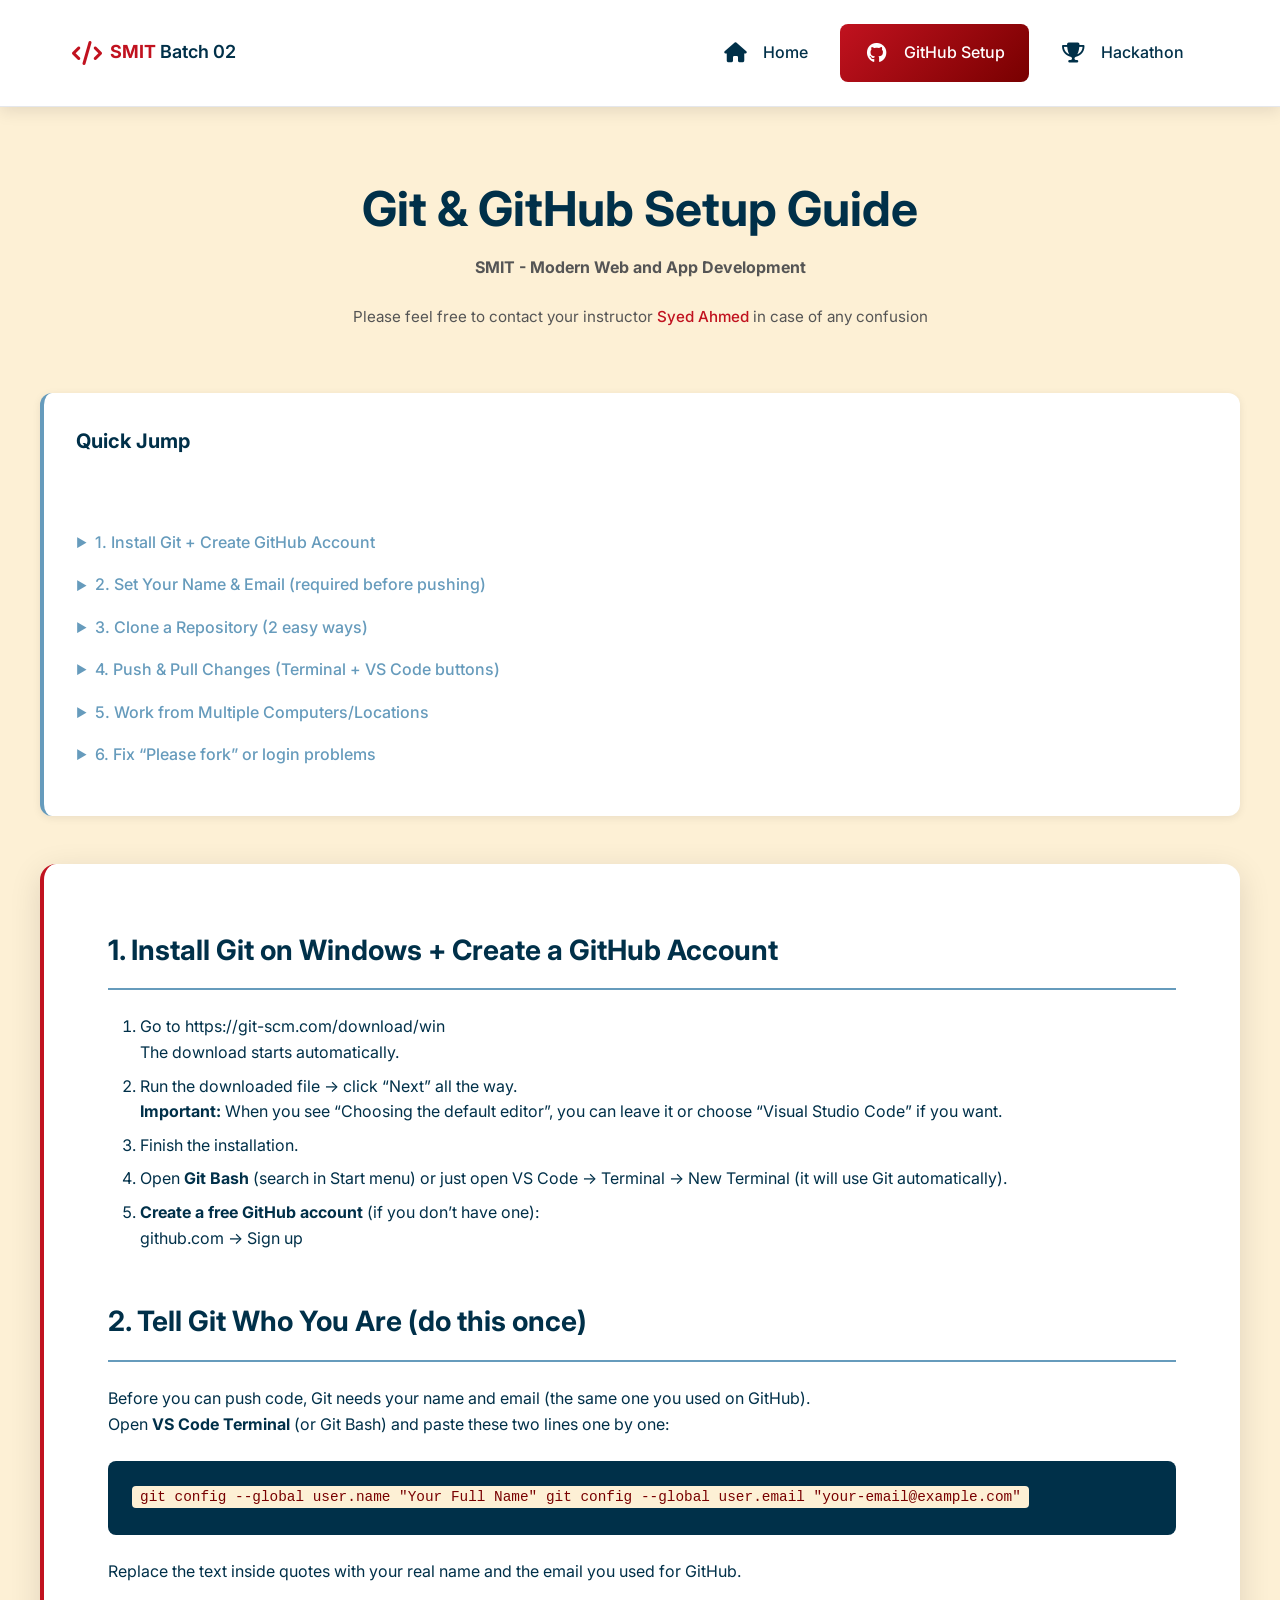
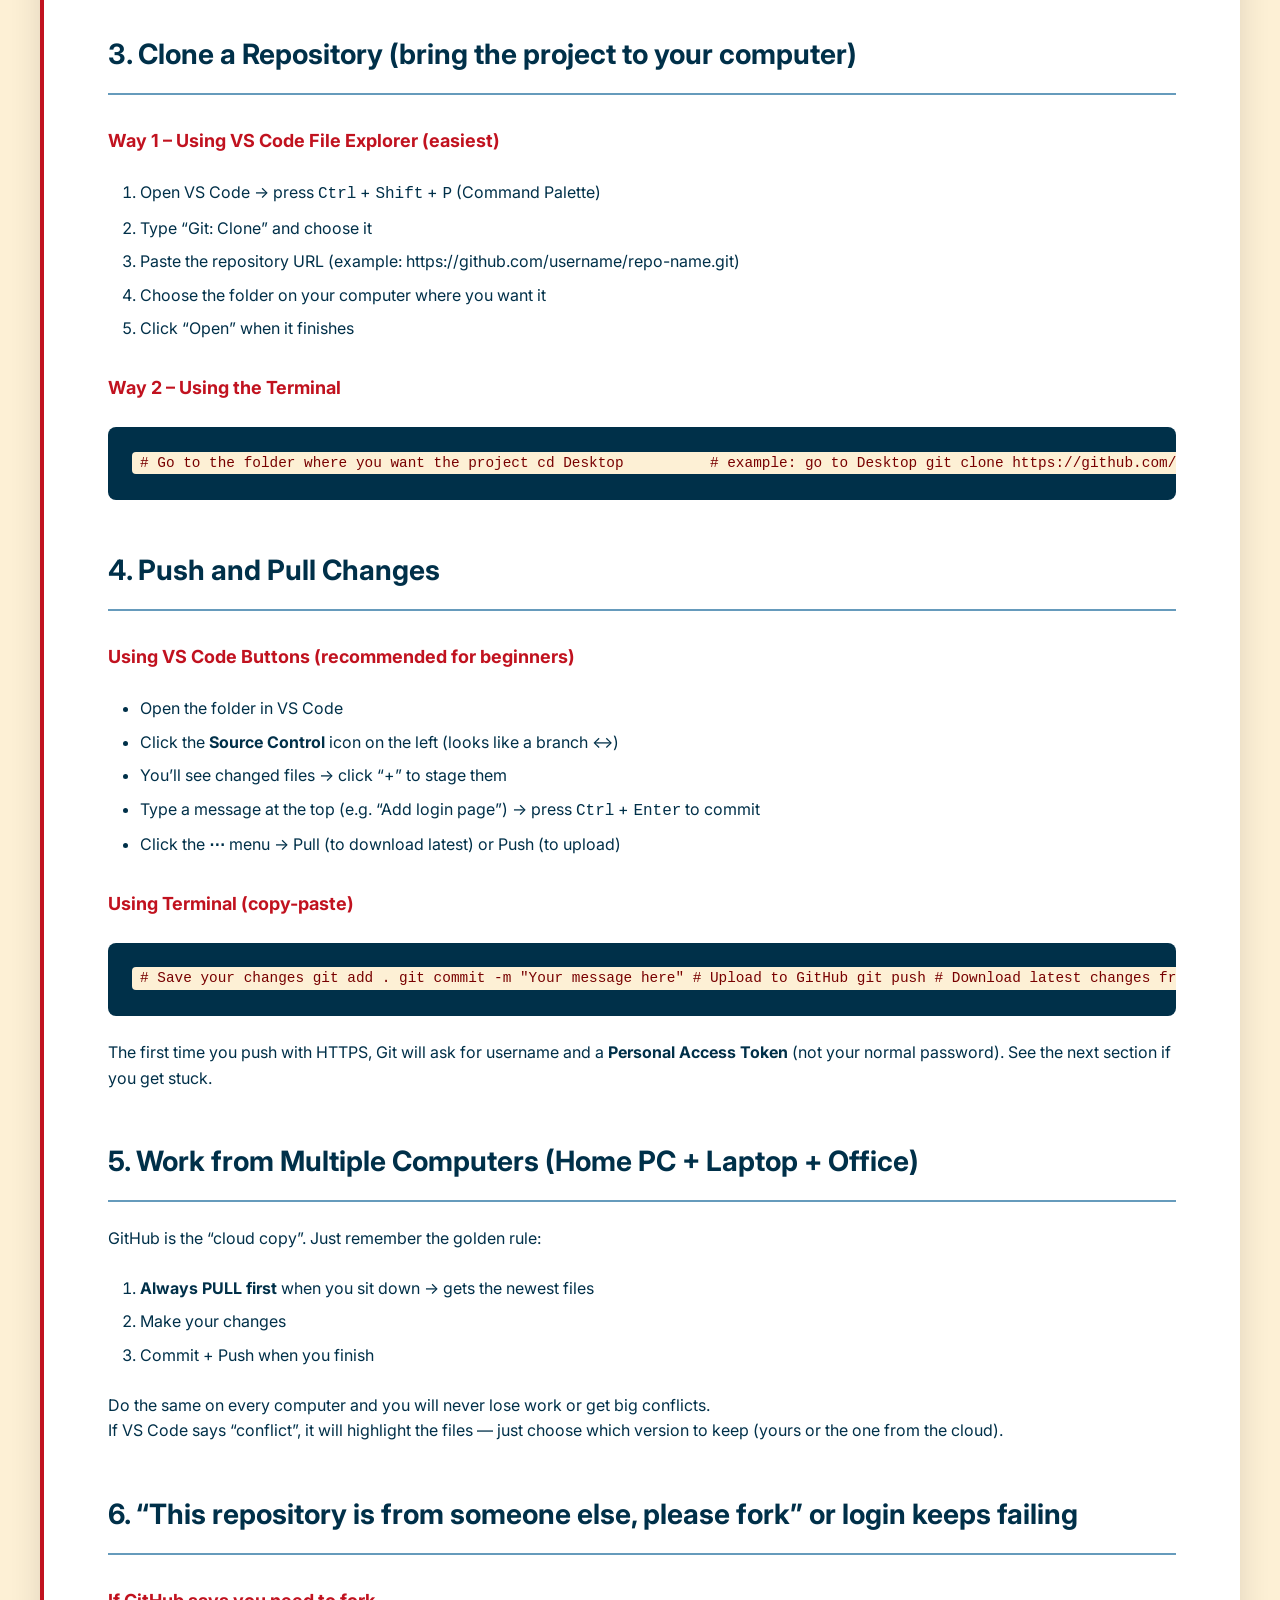
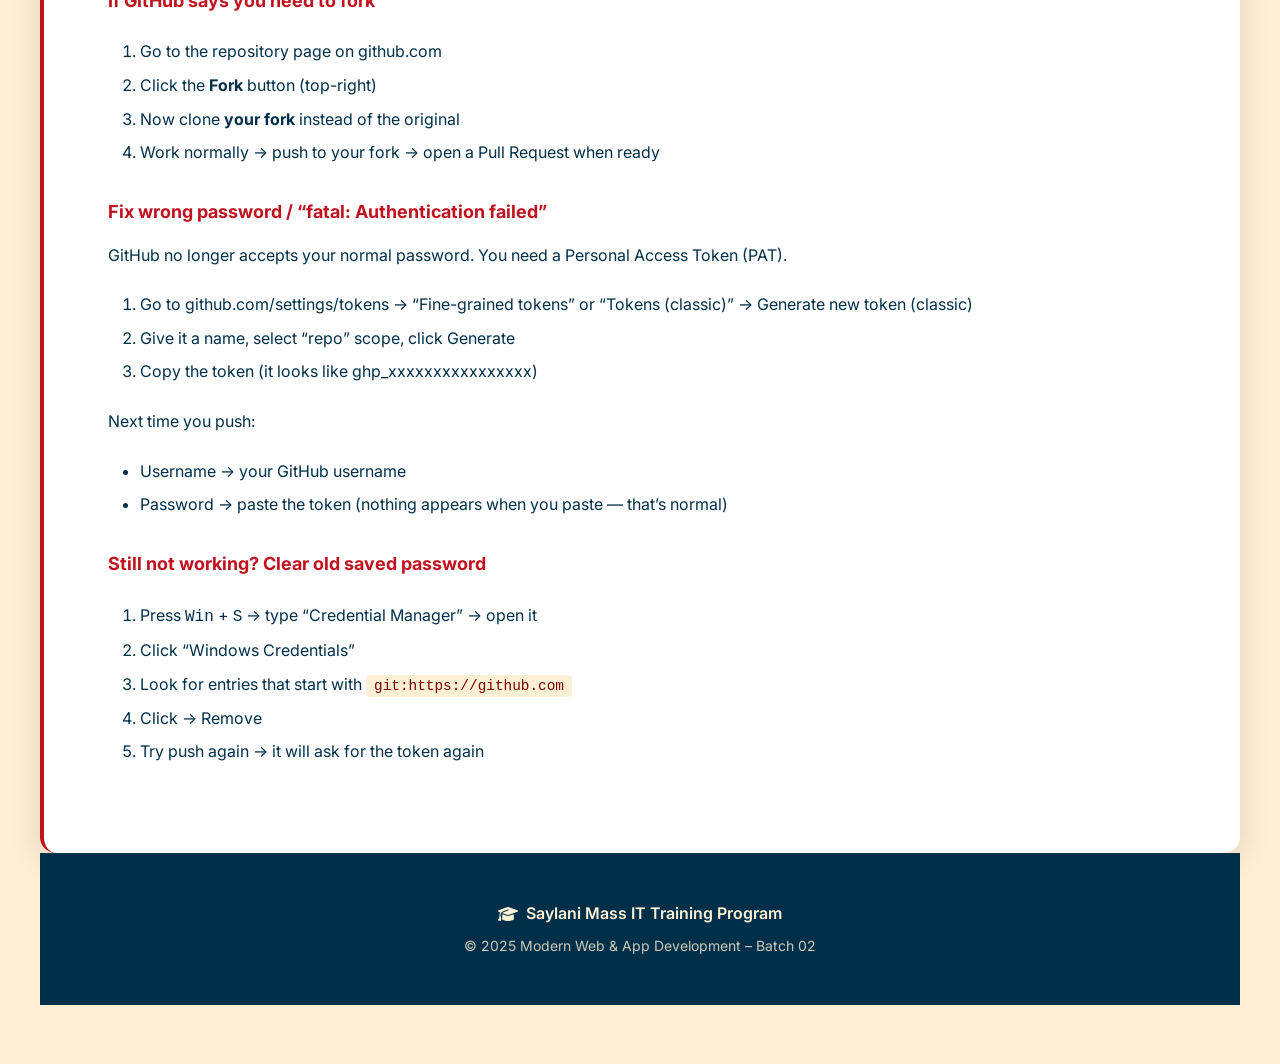
==== commit c1a2a4b3: "feat: UI enhancements" ====
--- a/github-setup.html
+++ b/github-setup.html
@@ -3,7 +3,7 @@
   <head>
     <meta charset="UTF-8" />
     <meta name="viewport" content="width=device-width, initial-scale=1.0" />
-    <title>GitHub Setup Guide – Batch 01</title>
+    <title>GitHub Setup Guide</title>
     <link rel="stylesheet" href="styles.css" />
     <link
       href="https://fonts.googleapis.com/css2?family=Inter:wght@400;500;600;700&display=swap"
@@ -24,7 +24,7 @@
         <div class="nav-wrapper">
           <a href="index.html" class="nav-brand">
             <i class="fas fa-code"></i>
-            <span class="brand-text"> <strong>SMIT</strong> Batch 01 </span>
+            <span class="brand-text"> <strong>SMIT</strong> Batch 02 </span>
           </a>
           <button class="nav-toggle" aria-label="Toggle navigation">
             <span></span>
@@ -280,7 +280,7 @@
             Saylani Mass IT Training Program
           </p>
           <p class="footer-meta">
-            &copy; 2025 Modern Web & App Development – Batch 01
+            &copy; 2025 Modern Web & App Development – Batch 02
           </p>
         </div>
       </footer>
--- a/styles.css
+++ b/styles.css
@@ -227,11 +227,6 @@
 /* ==================== HERO SECTION ==================== */
 .hero {
   position: relative;
-  background: linear-gradient(
-    135deg,
-    var(--deep-space-blue) 0%,
-    var(--molten-lava) 100%
-  );
   color: var(--papaya-whip);
   text-align: center;
   padding: var(--spacing-2xl) var(--spacing-md);
@@ -239,8 +234,76 @@
   display: flex;
   align-items: center;
   justify-content: center;
+  flex-direction: column;
   overflow: hidden;
   gap: var(--spacing-lg);
+}
+
+/* Carousel Container */
+.carousel {
+  position: absolute;
+  top: 0;
+  left: 0;
+  width: 100%;
+  height: 100%;
+  z-index: 1;
+}
+
+.carousel-slide {
+  position: absolute;
+  top: 0;
+  left: 0;
+  width: 100%;
+  height: 100%;
+  opacity: 0;
+  animation: carouselSlide 20s cubic-bezier(0.4, 0, 0.2, 1) infinite;
+  background-size: cover;
+  background-position: center;
+  background-attachment: fixed;
+}
+
+.carousel-slide-overlay {
+  position: absolute;
+  top: 0;
+  left: 0;
+  width: 100%;
+  height: 100%;
+  background: rgba(0, 0, 0, 0.4);
+}
+
+/* Stagger carousel slides */
+.carousel-slide:nth-child(1) {
+  animation-delay: 0s;
+}
+
+.carousel-slide:nth-child(2) {
+  animation-delay: -5s;
+}
+
+.carousel-slide:nth-child(3) {
+  animation-delay: -10s;
+}
+
+.carousel-slide:nth-child(4) {
+  animation-delay: -15s;
+}
+
+@keyframes carouselSlide {
+  0% {
+    opacity: 0;
+  }
+  5% {
+    opacity: 1;
+  }
+  20% {
+    opacity: 1;
+  }
+  25% {
+    opacity: 0;
+  }
+  100% {
+    opacity: 0;
+  }
 }
 
 .hero-decoration {
@@ -251,6 +314,7 @@
   height: 60px;
   background: var(--color-bg);
   clip-path: polygon(0 50%, 100% 0, 100% 100%, 0% 100%);
+  z-index: 3;
 }
 
 .hero-content {
@@ -259,6 +323,10 @@
   animation: fadeInUp 0.8s ease-out;
   width: 100%;
   max-width: 800px;
+  display: flex;
+  flex-direction: column;
+  align-items: center;
+  justify-content: center;
 }
 
 @keyframes fadeInUp {
@@ -269,6 +337,72 @@
   to {
     opacity: 1;
     transform: translateY(0);
+  }
+}
+
+/* Carousel Indicators */
+.carousel-indicators {
+  position: absolute;
+  bottom: 80px;
+  left: 50%;
+  transform: translateX(-50%);
+  display: flex;
+  gap: var(--spacing-sm);
+  z-index: 4;
+  animation: fadeInUp 1s ease-out 0.6s both;
+}
+
+.indicator {
+  width: 12px;
+  height: 12px;
+  border-radius: 50%;
+  border: 2px solid rgba(255, 255, 255, 0.5);
+  background: transparent;
+  cursor: pointer;
+  transition: all 0.3s ease;
+  padding: 0;
+}
+
+.indicator.active {
+  background: rgba(255, 255, 255, 0.9);
+  border-color: white;
+  transform: scale(1.2);
+  box-shadow: 0 0 12px rgba(255, 255, 255, 0.6);
+}
+
+.indicator:nth-child(1) {
+  animation: indicatorPulse 20s ease-in-out infinite;
+}
+
+.indicator:nth-child(2) {
+  animation: indicatorPulse 20s ease-in-out infinite 5s;
+}
+
+.indicator:nth-child(3) {
+  animation: indicatorPulse 20s ease-in-out infinite 10s;
+}
+
+.indicator:nth-child(4) {
+  animation: indicatorPulse 20s ease-in-out infinite 15s;
+}
+
+@keyframes indicatorPulse {
+  0%,
+  100% {
+    background: transparent;
+    box-shadow: 0 0 0 rgba(255, 255, 255, 0.5);
+  }
+  5% {
+    background: rgba(255, 255, 255, 0.8);
+    box-shadow: 0 0 10px rgba(255, 255, 255, 0.8);
+  }
+  20% {
+    background: rgba(255, 255, 255, 0.8);
+    box-shadow: 0 0 10px rgba(255, 255, 255, 0.8);
+  }
+  25% {
+    background: transparent;
+    box-shadow: 0 0 0 rgba(255, 255, 255, 0.5);
   }
 }
 
@@ -771,6 +905,10 @@
     font-size: 2rem;
   }
 
+  .carousel-indicators {
+    bottom: 90px;
+  }
+
   .tagline {
     font-size: 1rem;
   }
@@ -826,6 +964,16 @@
 
   .hero h1 {
     font-size: 2.75rem;
+  }
+
+  .carousel-indicators {
+    bottom: 100px;
+    gap: var(--spacing-md);
+  }
+
+  .indicator {
+    width: 14px;
+    height: 14px;
   }
 
   .section-title {
@@ -890,7 +1038,15 @@
 
 @media (min-width: 1024px) {
   .hero h1 {
-    font-size: 3.5rem;
+    font-size: 3.75rem;
+  }
+
+  .hero {
+    padding: var(--spacing-2xl) 0;
+  }
+
+  .carousel-indicators {
+    bottom: 120px;
   }
 
   .tagline {
@@ -924,8 +1080,4 @@
   .section-title {
     font-size: 2.5rem;
   }
-
-  .hero h1 {
-    font-size: 3.75rem;
-  }
-}
+}
